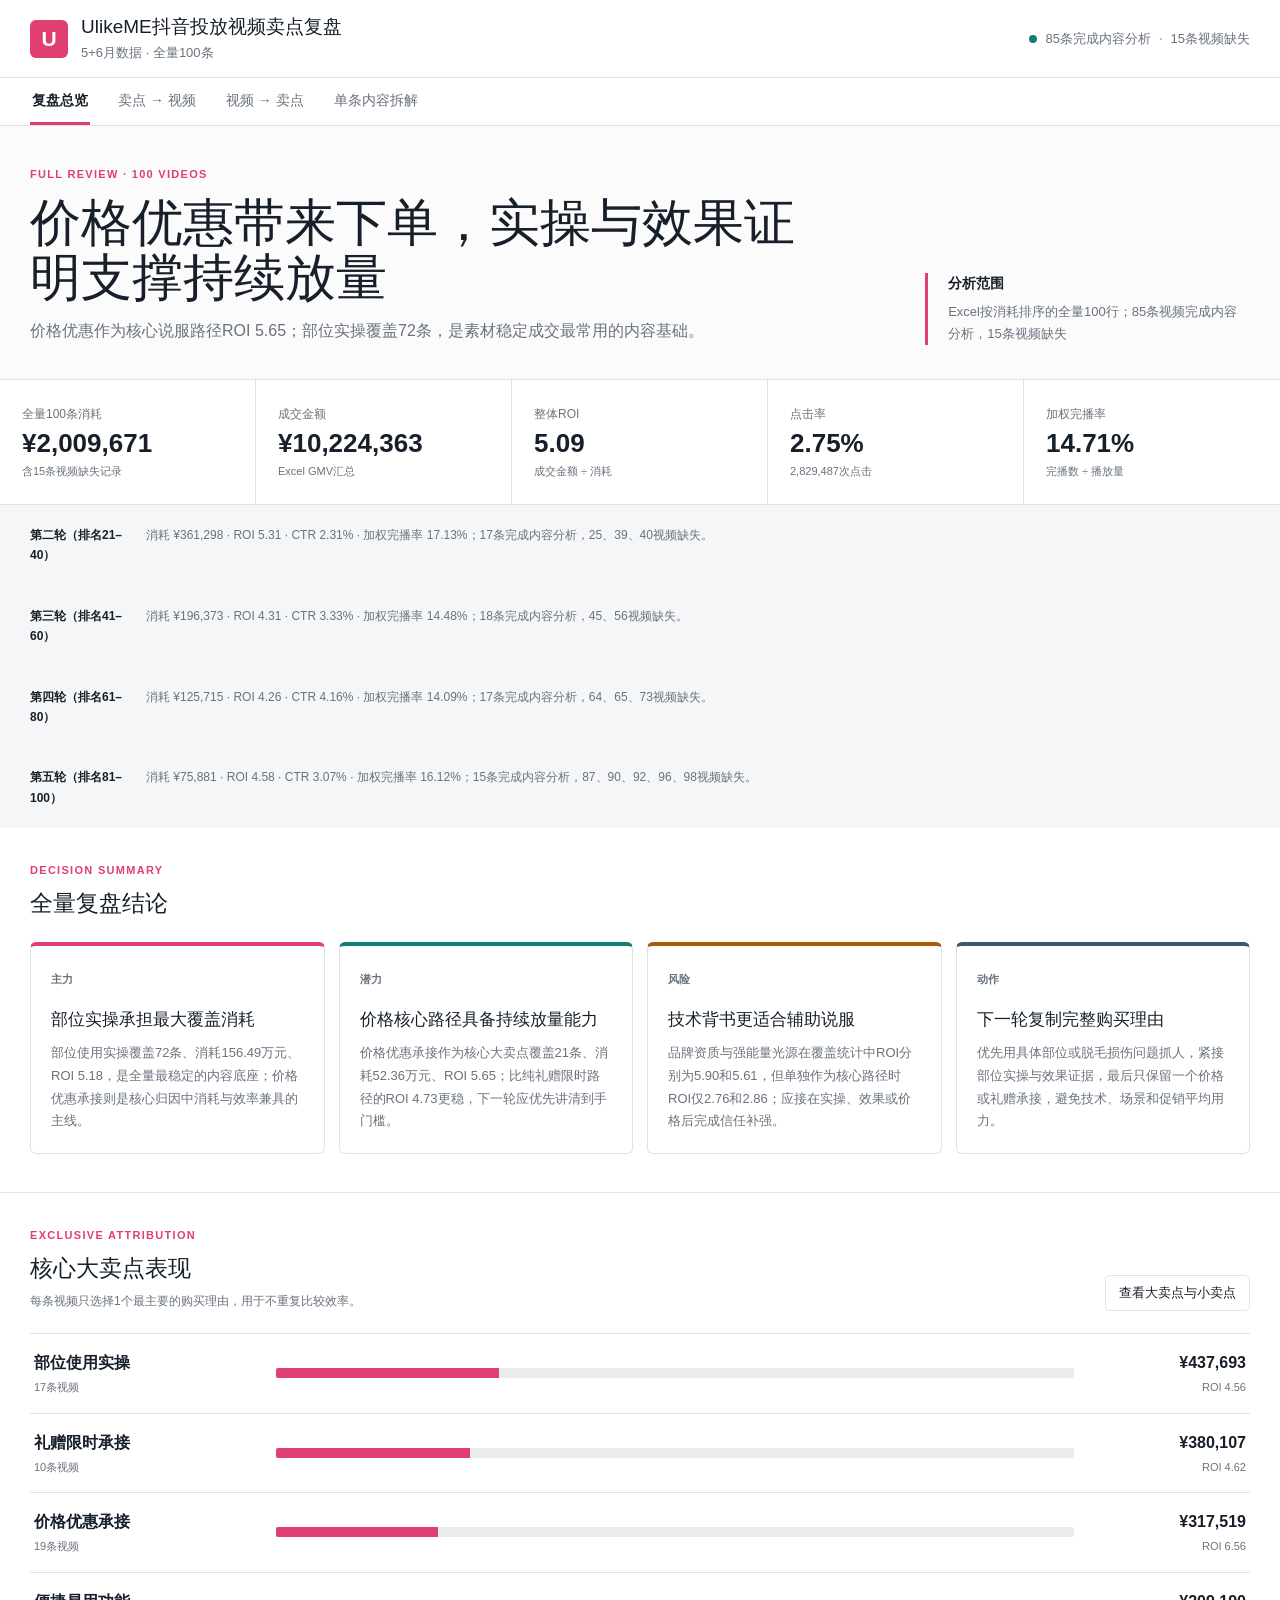
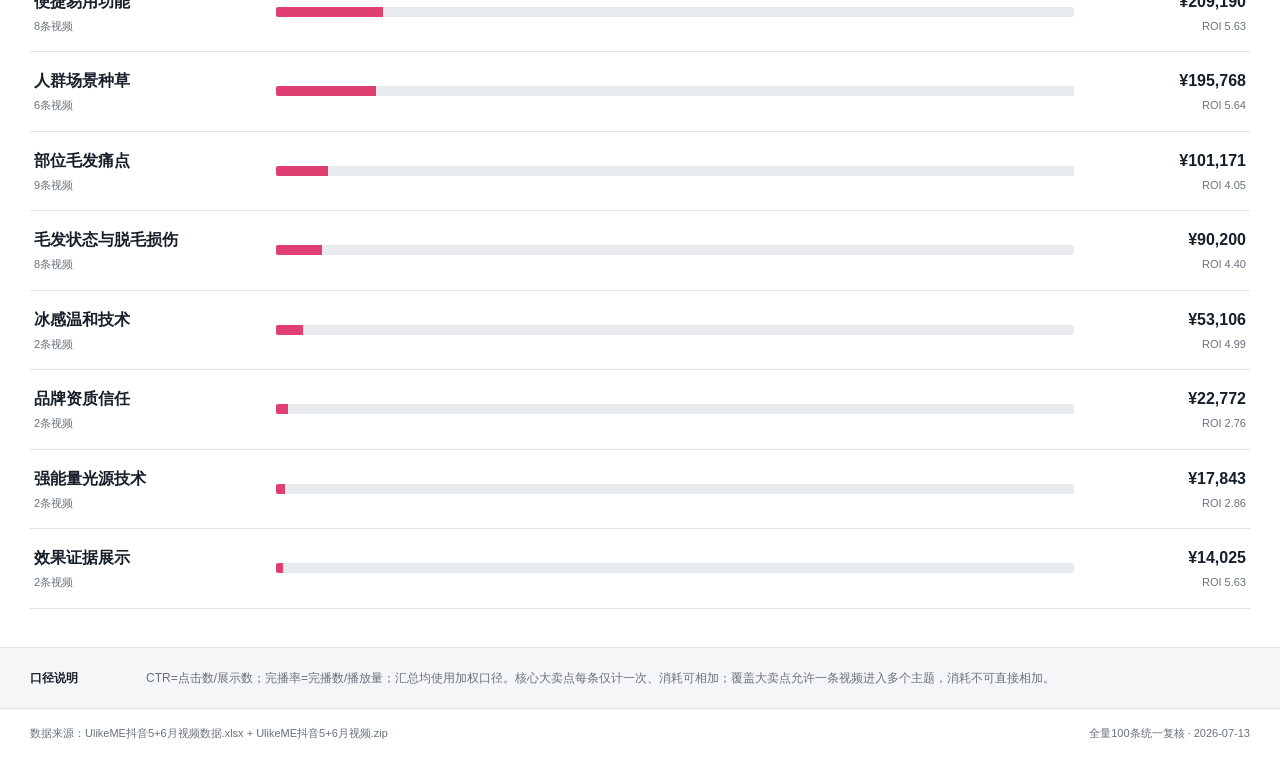
==== index.html @ df865bfe "Publish UlikeME Douyin review" ====
<!doctype html>
<html lang="zh-CN">
  <head>
    <meta charset="UTF-8" />
    <meta name="viewport" content="width=device-width, initial-scale=1.0" />
    <meta name="description" content="UlikeME 抖音投放视频卖点复盘" />
    <title>UlikeME 抖音投放视频卖点复盘</title>
    <script type="module" crossorigin src="./assets/index-emk9JzMy.js"></script>
    <link rel="stylesheet" crossorigin href="./assets/index-ChL8AGsz.css">
  </head>
  <body>
    <div id="root"></div>
  </body>
</html>
---- assets/index-ChL8AGsz.css ----
/*! tailwindcss v4.2.1 | MIT License | https://tailwindcss.com */
@layer theme{:root,:host{--font-sans:ui-sans-serif, system-ui, sans-serif, "Apple Color Emoji", "Segoe UI Emoji", "Segoe UI Symbol", "Noto Color Emoji";--font-mono:ui-monospace, SFMono-Regular, Menlo, Monaco, Consolas, "Liberation Mono", "Courier New", monospace;--spacing:.25rem;--default-font-family:var(--font-sans);--default-mono-font-family:var(--font-mono)}}@layer base{*,:after,:before,::backdrop{box-sizing:border-box;border:0 solid;margin:0;padding:0}::file-selector-button{box-sizing:border-box;border:0 solid;margin:0;padding:0}html,:host{-webkit-text-size-adjust:100%;tab-size:4;line-height:1.5;font-family:var(--default-font-family,ui-sans-serif, system-ui, sans-serif, "Apple Color Emoji", "Segoe UI Emoji", "Segoe UI Symbol", "Noto Color Emoji");font-feature-settings:var(--default-font-feature-settings,normal);font-variation-settings:var(--default-font-variation-settings,normal);-webkit-tap-highlight-color:transparent}hr{height:0;color:inherit;border-top-width:1px}abbr:where([title]){-webkit-text-decoration:underline dotted;text-decoration:underline dotted}h1,h2,h3,h4,h5,h6{font-size:inherit;font-weight:inherit}a{color:inherit;-webkit-text-decoration:inherit;-webkit-text-decoration:inherit;-webkit-text-decoration:inherit;-webkit-text-decoration:inherit;text-decoration:inherit}b,strong{font-weight:bolder}code,kbd,samp,pre{font-family:var(--default-mono-font-family,ui-monospace, SFMono-Regular, Menlo, Monaco, Consolas, "Liberation Mono", "Courier New", monospace);font-feature-settings:var(--default-mono-font-feature-settings,normal);font-variation-settings:var(--default-mono-font-variation-settings,normal);font-size:1em}small{font-size:80%}sub,sup{vertical-align:baseline;font-size:75%;line-height:0;position:relative}sub{bottom:-.25em}sup{top:-.5em}table{text-indent:0;border-color:inherit;border-collapse:collapse}:-moz-focusring{outline:auto}progress{vertical-align:baseline}summary{display:list-item}ol,ul,menu{list-style:none}img,svg,video,canvas,audio,iframe,embed,object{vertical-align:middle;display:block}img,video{max-width:100%;height:auto}button,input,select,optgroup,textarea{font:inherit;font-feature-settings:inherit;font-variation-settings:inherit;letter-spacing:inherit;color:inherit;opacity:1;background-color:#0000;border-radius:0}::file-selector-button{font:inherit;font-feature-settings:inherit;font-variation-settings:inherit;letter-spacing:inherit;color:inherit;opacity:1;background-color:#0000;border-radius:0}:where(select:is([multiple],[size])) optgroup{font-weight:bolder}:where(select:is([multiple],[size])) optgroup option{padding-inline-start:20px}::file-selector-button{margin-inline-end:4px}::placeholder{opacity:1}@supports (not ((-webkit-appearance:-apple-pay-button))) or (contain-intrinsic-size:1px){::placeholder{color:currentColor}@supports (color:color-mix(in lab, red, red)){::placeholder{color:color-mix(in oklab, currentcolor 50%, transparent)}}}textarea{resize:vertical}::-webkit-search-decoration{-webkit-appearance:none}::-webkit-date-and-time-value{min-height:1lh;text-align:inherit}::-webkit-datetime-edit{display:inline-flex}::-webkit-datetime-edit-fields-wrapper{padding:0}::-webkit-datetime-edit{padding-block:0}::-webkit-datetime-edit-year-field{padding-block:0}::-webkit-datetime-edit-month-field{padding-block:0}::-webkit-datetime-edit-day-field{padding-block:0}::-webkit-datetime-edit-hour-field{padding-block:0}::-webkit-datetime-edit-minute-field{padding-block:0}::-webkit-datetime-edit-second-field{padding-block:0}::-webkit-datetime-edit-millisecond-field{padding-block:0}::-webkit-datetime-edit-meridiem-field{padding-block:0}::-webkit-calendar-picker-indicator{line-height:1}:-moz-ui-invalid{box-shadow:none}button,input:where([type=button],[type=reset],[type=submit]){appearance:button}::file-selector-button{appearance:button}::-webkit-inner-spin-button{height:auto}::-webkit-outer-spin-button{height:auto}[hidden]:where(:not([hidden=until-found])){display:none!important}}@layer components;@layer utilities{.relative{position:relative}.start{inset-inline-start:var(--spacing)}.table{display:table}}:root{--ink:#17202a;--muted:#69727d;--line:#dfe3e7;--soft:#f5f6f7;--pink:#df3f71;--pink-soft:#fff0f4;--teal:#147d75;--teal-soft:#eaf7f4;--amber:#a85b08;--amber-soft:#fff5e5;--red:#b43c37}*{box-sizing:border-box}html{background:#fff}body{color:var(--ink);letter-spacing:0;background:#fff;margin:0;font-family:Inter,Microsoft YaHei,PingFang SC,Arial,sans-serif}button,input,select{font:inherit}button{color:inherit}.loading-state{text-align:center;place-content:center;gap:8px;min-height:100vh;display:grid}.loading-state strong{font-size:22px}.loading-state span{color:var(--muted)}.topbar{border-bottom:1px solid var(--line);justify-content:space-between;align-items:center;gap:24px;min-height:78px;padding:14px 30px;display:flex}.brand-block{align-items:center;gap:13px;min-width:0;display:flex}.brand-mark{color:#fff;background:var(--pink);border-radius:6px;flex:none;place-items:center;width:38px;height:38px;font-size:21px;font-weight:800;display:grid}.brand-block h1{margin:0;font-size:19px;line-height:1.25}.brand-block p{color:var(--muted);margin:4px 0 0;font-size:13px}.status-line{color:var(--muted);white-space:nowrap;align-items:center;gap:8px;font-size:13px;display:flex}.status-dot{background:var(--teal);border-radius:50%;width:8px;height:8px}.status-line b{color:#b7bdc3}.tabs{border-bottom:1px solid var(--line);z-index:10;background:#fffffff5;align-items:stretch;gap:26px;height:48px;padding:0 30px;display:flex;position:sticky;top:0}.tabs button{color:var(--muted);cursor:pointer;background:0 0;border:0;border-bottom:3px solid #0000;padding:0 2px;font-size:14px}.tabs button.active{color:var(--ink);border-bottom-color:var(--pink);font-weight:700}.page-stack{gap:0;display:grid}.summary-band{border-bottom:1px solid var(--line);background:#fbfbfc;grid-template-columns:minmax(0,1.8fr) minmax(260px,.7fr);align-items:end;gap:60px;min-height:230px;padding:40px 30px 34px;display:grid}.eyebrow,.field-label{color:var(--pink);letter-spacing:1.3px;text-transform:uppercase;font-size:11px;font-weight:800;display:block}.summary-band h2{letter-spacing:0;max-width:800px;margin:12px 0;font-size:clamp(32px,4vw,52px);line-height:1.08}.summary-band p{max-width:800px;color:var(--muted);margin:0;line-height:1.75}.scope-note{border-left:3px solid var(--pink);align-self:end;gap:7px;padding-left:20px;display:grid}.scope-note strong{font-size:14px}.scope-note span{color:var(--muted);font-size:13px;line-height:1.7}.metrics-grid{border-bottom:1px solid var(--line);grid-template-columns:repeat(5,minmax(0,1fr));display:grid}.metric-card{border-right:1px solid var(--line);background:#fff;align-content:center;gap:7px;min-width:0;min-height:124px;padding:24px 22px;display:grid}.metric-card:last-child{border-right:0}.metric-card>span{color:var(--muted);font-size:12px}.metric-card>strong{font-size:26px;line-height:1}.metric-card>small{color:var(--muted);font-size:11px}.section-block{border-bottom:1px solid var(--line);padding:34px 30px 38px}.section-heading{justify-content:space-between;align-items:end;gap:24px;margin-bottom:22px;display:flex}.section-heading h2{margin:7px 0 0;font-size:23px}.heading-note{max-width:720px;color:var(--muted);margin:7px 0 0;font-size:12px;line-height:1.6}.section-heading.compact{margin-bottom:14px}.section-heading.compact h3{margin:5px 0 0;font-size:17px}.text-button,.clear-button{border:1px solid var(--line);cursor:pointer;background:#fff;border-radius:5px;min-height:36px;padding:0 13px;font-size:13px}.text-button:hover,.clear-button:hover{border-color:var(--pink);color:var(--pink)}.insight-grid{grid-template-columns:repeat(4,minmax(0,1fr));gap:14px;display:grid}.insight{border:1px solid var(--line);border-top:4px solid var(--pink);background:#fff;border-radius:6px;min-height:190px;padding:20px}.insight.opportunity{border-top-color:var(--teal)}.insight.warning{border-top-color:var(--amber)}.insight.action{border-top-color:#40566d}.insight>span{color:var(--muted);font-size:11px;font-weight:700}.insight h3{margin:18px 0 10px;font-size:17px;line-height:1.4}.insight p{color:var(--muted);margin:0;font-size:13px;line-height:1.75}.point-bars{border-top:1px solid var(--line)}.bar-row{border:0;border-bottom:1px solid var(--line);text-align:left;cursor:pointer;background:0 0;grid-template-columns:220px minmax(150px,1fr) 150px;align-items:center;gap:22px;width:100%;padding:17px 4px;display:grid}.bar-row:hover{background:var(--soft)}.bar-label,.bar-value{gap:4px;display:grid}.bar-label small,.bar-value small{color:var(--muted);font-size:11px}.bar-value{text-align:right}.bar-track{background:#e9ecef;border-radius:2px;height:10px;overflow:hidden}.bar-track i{background:var(--pink);height:100%;display:block}.method-band{background:var(--soft);color:var(--muted);grid-template-columns:100px 1fr;gap:16px;padding:20px 30px;font-size:12px;line-height:1.7;display:grid}.method-band strong{color:var(--ink)}.workspace{grid-template-columns:260px minmax(0,1fr);min-height:calc(100vh - 126px);display:grid}.control-rail{border-right:1px solid var(--line);background:var(--soft);padding:28px 22px}.control-rail h2{margin:6px 0 24px;font-size:22px}.control-rail label{color:var(--muted);gap:7px;margin-bottom:16px;font-size:12px;font-weight:700;display:grid}.control-rail input,.control-rail select{width:100%;height:40px;color:var(--ink);background:#fff;border:1px solid #cdd2d7;border-radius:4px;outline:none;padding:0 10px}.control-rail input:focus,.control-rail select:focus{border-color:var(--pink)}.segment.vertical{gap:8px;display:grid}.segment.vertical button{border:1px solid var(--line);text-align:left;cursor:pointer;background:#fff;border-radius:5px;gap:4px;min-height:62px;padding:11px 12px;display:grid}.segment.vertical button.active{color:var(--pink);border-color:var(--pink);background:var(--pink-soft)}.segment.vertical small{color:var(--muted);font-size:11px}.rail-note{color:var(--muted);margin:22px 0 0;font-size:12px;line-height:1.7}.clear-button{width:100%}.table-panel{min-width:0;padding:28px 26px}.hierarchy-list{gap:20px;display:grid}.hierarchy-group{border:1px solid var(--line);background:#fff}.big-point-row{border-bottom:1px solid var(--line);background:#f4f6f7;grid-template-columns:minmax(220px,1.4fr) repeat(5,minmax(90px,.65fr)) 70px;align-items:center;gap:14px;min-height:88px;padding:14px 16px;display:grid}.big-point-row>div{gap:5px;display:grid}.big-point-row>div span{color:var(--muted);font-size:10px}.big-point-row>div strong{font-size:14px}.big-point-name{text-align:left;cursor:pointer;background:0 0;border:0;grid-template-columns:auto 1fr;align-items:center;gap:5px 9px;padding:0;display:grid}.big-point-name>span{color:#fff;background:#40566d;border-radius:4px;grid-row:1/span 2;place-items:center;min-height:42px;padding:0 8px;font-size:10px;display:grid}.big-point-name strong{font-size:17px}.big-point-name small{color:var(--muted);font-size:10px}.big-point-name:hover strong{color:var(--pink)}.collapse-button{color:#40566d;cursor:pointer;background:#fff;border:1px solid #c8ced4;border-radius:4px;min-width:66px;height:34px;font-size:11px;font-weight:700}.collapse-button:hover{color:#fff;border-color:var(--pink);background:var(--pink)}.section-actions{flex-wrap:wrap;gap:8px;display:flex}.child-table{border:0}.child-table th{background:#fbfbfc}.small-point-link{align-items:center;gap:7px;display:inline-flex}.small-point-link span{color:var(--pink);font-size:16px}.point-subtype{white-space:nowrap;border-radius:4px;align-items:center;min-height:20px;padding:2px 6px;font-size:10px;font-weight:700;display:inline-flex}.point-subtype.position{color:#1f5f55;background:#e4f2ee}.point-subtype.effect{color:#9b3a55;background:#f9e7ed}.point-subtype.cost{color:#8b5a16;background:#fff1d6}.table-wrap{border:1px solid var(--line);width:100%;overflow:auto}table{border-collapse:collapse;width:100%;min-width:1050px;font-size:12px}th{z-index:2;color:var(--muted);text-align:left;white-space:nowrap;background:#f0f2f4;padding:11px 12px;position:sticky;top:0}td{border-top:1px solid var(--line);vertical-align:top;white-space:nowrap;padding:13px 12px}th.wide,td.wide{min-width:240px}tr:hover td{background:#fbfbfc}.missing-row td{background:#fff9f0}.table-link,.title-link{color:var(--ink);text-align:left;cursor:pointer;background:0 0;border:0;padding:0;font-weight:700}.table-link:hover,.title-link:hover{color:var(--pink);text-decoration:underline}.title-link{white-space:normal;max-width:280px;line-height:1.5;display:block}.filename{text-overflow:ellipsis;max-width:280px;color:var(--muted);margin-top:6px;font-size:10px;display:block;overflow:hidden}.positive{color:var(--teal)}.rank-links{flex-wrap:wrap;gap:4px;display:flex}.rank-links button,.rank-button{border:1px solid var(--line);cursor:pointer;background:#fff;border-radius:4px;min-width:26px;height:26px}.rank-links button:hover,.rank-button:hover{color:#fff;border-color:var(--pink);background:var(--pink)}.pill-list{flex-wrap:wrap;gap:5px;max-width:330px;display:flex}.pill{background:var(--pink-soft);color:#a82550;white-space:nowrap;border-radius:999px;align-items:center;min-height:25px;padding:3px 8px;font-size:11px;line-height:1.2;display:inline-flex}.pill.muted{color:#3f5368;background:#edf1f4}.empty-text{color:var(--muted)}.status-badge{min-height:26px;color:var(--teal);background:var(--teal-soft);white-space:nowrap;border-radius:4px;align-items:center;padding:3px 8px;font-size:11px;font-weight:700;display:inline-flex}.status-badge.missing{color:var(--amber);background:var(--amber-soft)}.detail-layout{grid-template-columns:320px minmax(0,1fr);min-height:calc(100vh - 126px);display:grid}.video-list{border-right:1px solid var(--line);background:var(--soft);max-height:calc(100vh - 126px);overflow:auto}.video-list-head{border-bottom:1px solid var(--line);background:var(--soft);z-index:2;padding:22px 18px 15px;position:sticky;top:0}.video-list-head h2{margin:5px 0 0;font-size:20px}.video-list>button{border:0;border-bottom:1px solid var(--line);text-align:left;cursor:pointer;background:0 0;grid-template-columns:30px 1fr;align-items:start;gap:9px;width:100%;min-height:72px;padding:10px 14px;display:grid}.video-list>button:hover,.video-list>button.active{background:#fff}.video-list>button.active{box-shadow:inset 3px 0 var(--pink)}.video-list>button>span{color:#fff;background:#40566d;border-radius:4px;place-items:center;width:26px;height:26px;font-size:11px;display:grid}.video-list>button.active>span{background:var(--pink)}.video-list>button div{gap:5px;min-width:0;display:grid}.video-list>button strong{font-size:12px;line-height:1.5}.video-list>button small{color:var(--muted);font-size:10px}.detail-panel{min-width:0;padding:30px}.detail-head{border-bottom:1px solid var(--line);justify-content:space-between;align-items:start;gap:24px;padding-bottom:22px;display:flex}.detail-head h2{margin:8px 0;font-size:28px}.detail-head p{max-width:760px;color:var(--muted);text-overflow:ellipsis;white-space:nowrap;margin:0;font-size:11px;overflow:hidden}.detail-metrics{border:1px solid var(--line);border-top:0;grid-template-columns:repeat(4,minmax(0,1fr));display:grid}.detail-metrics .metric-card{min-height:108px}.detail-media{background:#111;border:1px solid #222;place-items:center;height:min(68vh,720px);min-height:380px;margin-top:24px;display:grid;overflow:hidden}.detail-media video{object-fit:contain;background:#111;width:100%;height:100%}.detail-columns{border:1px solid var(--line);grid-template-columns:.8fr 1.2fr;gap:0;margin-top:24px;display:grid}.detail-columns section{min-height:130px;padding:20px}.detail-columns section+section{border-left:1px solid var(--line)}.detail-columns h3{margin:9px 0 14px;font-size:20px}.secondary-label{color:#526578;margin:18px 0 9px}.content-section{border-bottom:1px solid var(--line);padding:24px 0}.content-section>h3{margin:10px 0 0;font-size:21px}.content-section ol{gap:10px;margin:15px 0 0;padding:0;list-style:none;display:grid}.content-section li{color:#3e4750;grid-template-columns:28px 1fr;align-items:center;gap:10px;font-size:13px;display:grid}.content-section li span{color:#fff;background:#40566d;border-radius:4px;place-items:center;width:26px;height:26px;font-size:11px;display:grid}.timeline{border-top:1px solid var(--line)}.timeline-row{border-bottom:1px solid var(--line);grid-template-columns:80px minmax(0,1fr) 80px;align-items:center;gap:18px;padding:14px 5px;display:grid}.timeline-row time{color:var(--pink);font-size:12px;font-weight:800}.timeline-row div{gap:5px;display:grid}.timeline-row strong{font-size:13px}.timeline-row span{color:var(--muted);font-size:11px}.timeline-row em{color:var(--teal);justify-self:end;font-size:11px;font-style:normal;font-weight:700}.recommendation{border-left:4px solid var(--teal);background:var(--teal-soft);margin-top:24px;padding:20px}.recommendation p{margin:8px 0 0;line-height:1.8}.missing-panel{background:var(--amber-soft);border:1px solid #f0c98e;margin-top:28px;padding:28px}.missing-panel p{color:var(--muted);margin:8px 0 0}footer{border-top:1px solid var(--line);min-height:54px;color:var(--muted);justify-content:space-between;gap:20px;padding:16px 30px;font-size:11px;display:flex}@media (width<=1050px){.metrics-grid{grid-template-columns:repeat(3,minmax(0,1fr))}.metric-card{border-bottom:1px solid var(--line)}.insight-grid{grid-template-columns:repeat(2,minmax(0,1fr))}.detail-layout{grid-template-columns:250px minmax(0,1fr)}.detail-metrics{grid-template-columns:repeat(2,minmax(0,1fr))}}@media (width<=760px){.topbar{padding:12px 16px}.status-line{display:none}.tabs{gap:18px;padding:0 16px;overflow-x:auto}.tabs button{flex:none}.summary-band{grid-template-columns:1fr;gap:28px;min-height:auto;padding:30px 18px}.summary-band h2{font-size:34px}.metrics-grid{grid-template-columns:repeat(2,minmax(0,1fr))}.metric-card{min-height:108px;padding:18px 15px}.metric-card>strong{font-size:22px}.section-block{padding:28px 18px}.insight-grid{grid-template-columns:1fr}.insight{min-height:auto}.bar-row{grid-template-columns:1fr 100px;gap:10px}.bar-track{grid-area:2/1/auto/-1}.workspace{grid-template-columns:1fr}.control-rail{border-right:0;border-bottom:1px solid var(--line)}.table-panel{padding:22px 14px}.big-point-row{grid-template-columns:repeat(2,minmax(0,1fr))}.big-point-name{grid-column:1/-1}.detail-layout{grid-template-columns:1fr}.video-list{border-right:0;border-bottom:1px solid var(--line);max-height:260px}.detail-panel{padding:22px 16px}.detail-head{display:grid}.detail-head h2{font-size:24px}.detail-columns{grid-template-columns:1fr}.detail-columns section+section{border-left:0;border-top:1px solid var(--line)}.timeline-row{grid-template-columns:58px minmax(0,1fr);gap:10px}.timeline-row em{grid-column:2;justify-self:start}footer{padding:15px 18px;display:grid}}
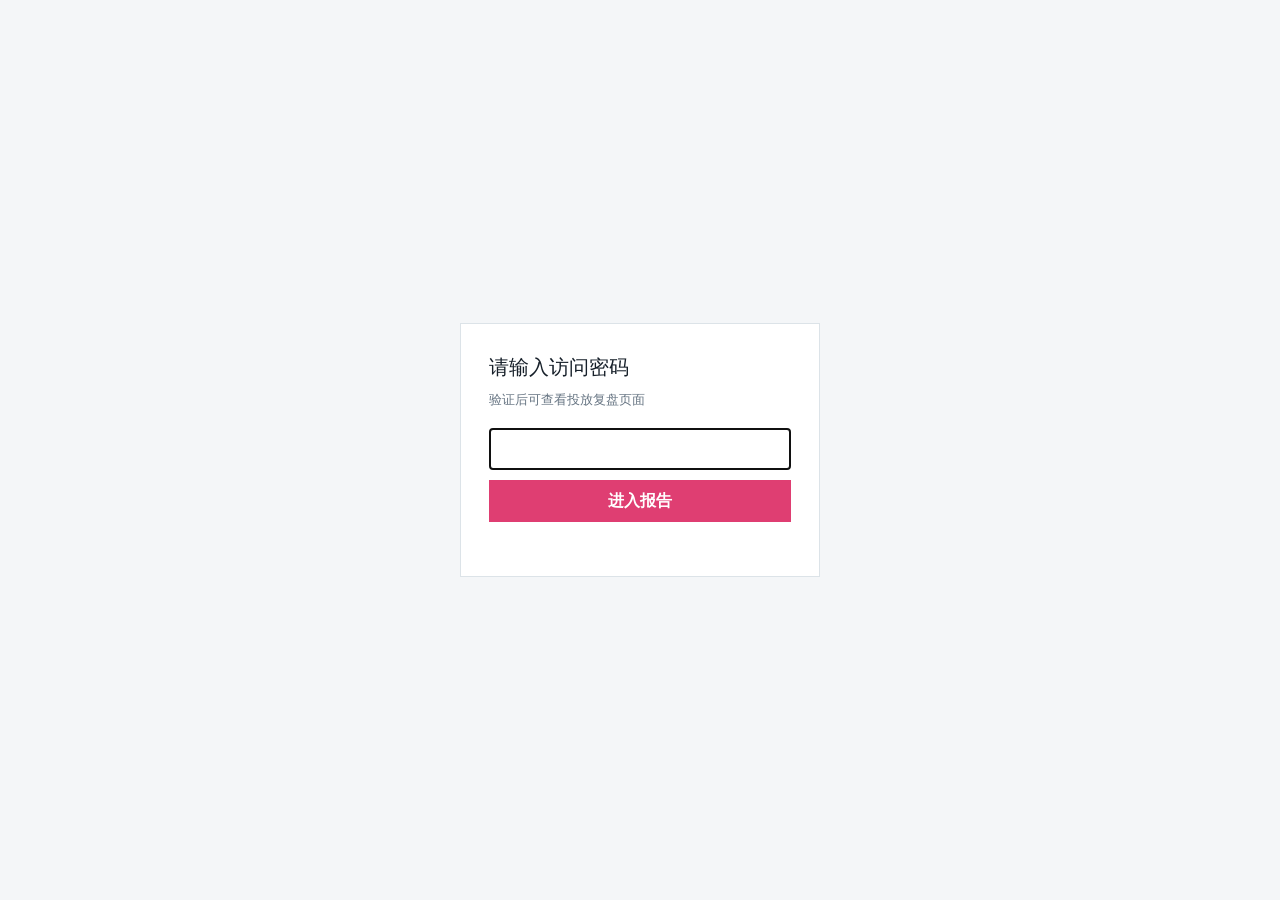
==== commit c2ee441a: "Add session password gate to reports" ====
--- a/index.html
+++ b/index.html
@@ -5,8 +5,9 @@
     <meta name="viewport" content="width=device-width, initial-scale=1.0" />
     <meta name="description" content="UlikeME 抖音投放视频卖点复盘" />
     <title>UlikeME 抖音投放视频卖点复盘</title>
-    <script type="module" crossorigin src="./assets/index-emk9JzMy.js"></script>
-    <link rel="stylesheet" crossorigin href="./assets/index-ChL8AGsz.css">
+    <script src="./access-gate.js"></script>
+    <script type="module" crossorigin src="./assets/index-DO0kqD3B.js"></script>
+    <link rel="stylesheet" crossorigin href="./assets/index-Di7Rlc9m.css">
   </head>
   <body>
     <div id="root"></div>
--- a/assets/index-Di7Rlc9m.css
+++ b/assets/index-Di7Rlc9m.css
@@ -0,0 +1,2 @@
+/*! tailwindcss v4.2.1 | MIT License | https://tailwindcss.com */
+@layer theme{:root,:host{--font-sans:ui-sans-serif, system-ui, sans-serif, "Apple Color Emoji", "Segoe UI Emoji", "Segoe UI Symbol", "Noto Color Emoji";--font-mono:ui-monospace, SFMono-Regular, Menlo, Monaco, Consolas, "Liberation Mono", "Courier New", monospace;--spacing:.25rem;--default-font-family:var(--font-sans);--default-mono-font-family:var(--font-mono)}}@layer base{*,:after,:before,::backdrop{box-sizing:border-box;border:0 solid;margin:0;padding:0}::file-selector-button{box-sizing:border-box;border:0 solid;margin:0;padding:0}html,:host{-webkit-text-size-adjust:100%;tab-size:4;line-height:1.5;font-family:var(--default-font-family,ui-sans-serif, system-ui, sans-serif, "Apple Color Emoji", "Segoe UI Emoji", "Segoe UI Symbol", "Noto Color Emoji");font-feature-settings:var(--default-font-feature-settings,normal);font-variation-settings:var(--default-font-variation-settings,normal);-webkit-tap-highlight-color:transparent}hr{height:0;color:inherit;border-top-width:1px}abbr:where([title]){-webkit-text-decoration:underline dotted;text-decoration:underline dotted}h1,h2,h3,h4,h5,h6{font-size:inherit;font-weight:inherit}a{color:inherit;-webkit-text-decoration:inherit;-webkit-text-decoration:inherit;-webkit-text-decoration:inherit;-webkit-text-decoration:inherit;text-decoration:inherit}b,strong{font-weight:bolder}code,kbd,samp,pre{font-family:var(--default-mono-font-family,ui-monospace, SFMono-Regular, Menlo, Monaco, Consolas, "Liberation Mono", "Courier New", monospace);font-feature-settings:var(--default-mono-font-feature-settings,normal);font-variation-settings:var(--default-mono-font-variation-settings,normal);font-size:1em}small{font-size:80%}sub,sup{vertical-align:baseline;font-size:75%;line-height:0;position:relative}sub{bottom:-.25em}sup{top:-.5em}table{text-indent:0;border-color:inherit;border-collapse:collapse}:-moz-focusring{outline:auto}progress{vertical-align:baseline}summary{display:list-item}ol,ul,menu{list-style:none}img,svg,video,canvas,audio,iframe,embed,object{vertical-align:middle;display:block}img,video{max-width:100%;height:auto}button,input,select,optgroup,textarea{font:inherit;font-feature-settings:inherit;font-variation-settings:inherit;letter-spacing:inherit;color:inherit;opacity:1;background-color:#0000;border-radius:0}::file-selector-button{font:inherit;font-feature-settings:inherit;font-variation-settings:inherit;letter-spacing:inherit;color:inherit;opacity:1;background-color:#0000;border-radius:0}:where(select:is([multiple],[size])) optgroup{font-weight:bolder}:where(select:is([multiple],[size])) optgroup option{padding-inline-start:20px}::file-selector-button{margin-inline-end:4px}::placeholder{opacity:1}@supports (not ((-webkit-appearance:-apple-pay-button))) or (contain-intrinsic-size:1px){::placeholder{color:currentColor}@supports (color:color-mix(in lab, red, red)){::placeholder{color:color-mix(in oklab, currentcolor 50%, transparent)}}}textarea{resize:vertical}::-webkit-search-decoration{-webkit-appearance:none}::-webkit-date-and-time-value{min-height:1lh;text-align:inherit}::-webkit-datetime-edit{display:inline-flex}::-webkit-datetime-edit-fields-wrapper{padding:0}::-webkit-datetime-edit{padding-block:0}::-webkit-datetime-edit-year-field{padding-block:0}::-webkit-datetime-edit-month-field{padding-block:0}::-webkit-datetime-edit-day-field{padding-block:0}::-webkit-datetime-edit-hour-field{padding-block:0}::-webkit-datetime-edit-minute-field{padding-block:0}::-webkit-datetime-edit-second-field{padding-block:0}::-webkit-datetime-edit-millisecond-field{padding-block:0}::-webkit-datetime-edit-meridiem-field{padding-block:0}::-webkit-calendar-picker-indicator{line-height:1}:-moz-ui-invalid{box-shadow:none}button,input:where([type=button],[type=reset],[type=submit]){appearance:button}::file-selector-button{appearance:button}::-webkit-inner-spin-button{height:auto}::-webkit-outer-spin-button{height:auto}[hidden]:where(:not([hidden=until-found])){display:none!important}}@layer components;@layer utilities{.relative{position:relative}.start{inset-inline-start:var(--spacing)}.table{display:table}}:root{--ink:#17202a;--muted:#69727d;--line:#dfe3e7;--soft:#f5f6f7;--pink:#df3f71;--pink-soft:#fff0f4;--teal:#147d75;--teal-soft:#eaf7f4;--amber:#a85b08;--amber-soft:#fff5e5;--red:#b43c37}*{box-sizing:border-box}html{background:#fff}body{color:var(--ink);letter-spacing:0;background:#fff;margin:0;font-family:Inter,Microsoft YaHei,PingFang SC,Arial,sans-serif}button,input,select{font:inherit}button{color:inherit}.loading-state{text-align:center;place-content:center;gap:8px;min-height:100vh;display:grid}.loading-state strong{font-size:22px}.loading-state span{color:var(--muted)}.topbar{border-bottom:1px solid var(--line);justify-content:space-between;align-items:center;gap:24px;min-height:78px;padding:14px 30px;display:flex}.brand-block{align-items:center;gap:13px;min-width:0;display:flex}.brand-mark{color:#fff;background:var(--pink);border-radius:6px;flex:none;place-items:center;width:38px;height:38px;font-size:21px;font-weight:800;display:grid}.brand-block h1{margin:0;font-size:19px;line-height:1.25}.brand-block p{color:var(--muted);margin:4px 0 0;font-size:13px}.status-line{color:var(--muted);white-space:nowrap;align-items:center;gap:8px;font-size:13px;display:flex}.status-dot{background:var(--teal);border-radius:50%;width:8px;height:8px}.status-line b{color:#b7bdc3}.tabs{border-bottom:1px solid var(--line);z-index:10;background:#fffffff5;align-items:stretch;gap:26px;height:48px;padding:0 30px;display:flex;position:sticky;top:0}.tabs button{color:var(--muted);cursor:pointer;background:0 0;border:0;border-bottom:3px solid #0000;padding:0 2px;font-size:14px}.tabs button.active{color:var(--ink);border-bottom-color:var(--pink);font-weight:700}.page-stack{gap:0;display:grid}.summary-band{border-bottom:1px solid var(--line);background:#fbfbfc;grid-template-columns:minmax(0,1.8fr) minmax(260px,.7fr);align-items:end;gap:60px;min-height:230px;padding:40px 30px 34px;display:grid}.eyebrow,.field-label{color:var(--pink);letter-spacing:1.3px;text-transform:uppercase;font-size:11px;font-weight:800;display:block}.summary-band h2{letter-spacing:0;max-width:800px;margin:12px 0;font-size:clamp(32px,4vw,52px);line-height:1.08}.summary-band p{max-width:800px;color:var(--muted);margin:0;line-height:1.75}.scope-note{border-left:3px solid var(--pink);align-self:end;gap:7px;padding-left:20px;display:grid}.scope-note strong{font-size:14px}.scope-note span{color:var(--muted);font-size:13px;line-height:1.7}.metrics-grid{border-bottom:1px solid var(--line);grid-template-columns:repeat(5,minmax(0,1fr));display:grid}.metric-card{border-right:1px solid var(--line);background:#fff;align-content:center;gap:7px;min-width:0;min-height:124px;padding:24px 22px;display:grid}.metric-card:last-child{border-right:0}.metric-card>span{color:var(--muted);font-size:12px}.metric-card>strong{font-size:26px;line-height:1}.metric-card>small{color:var(--muted);font-size:11px}.section-block{border-bottom:1px solid var(--line);padding:34px 30px 38px}.section-heading{justify-content:space-between;align-items:end;gap:24px;margin-bottom:22px;display:flex}.section-heading h2{margin:7px 0 0;font-size:23px}.heading-note{max-width:720px;color:var(--muted);margin:7px 0 0;font-size:12px;line-height:1.6}.section-heading.compact{margin-bottom:14px}.section-heading.compact h3{margin:5px 0 0;font-size:17px}.text-button,.clear-button{border:1px solid var(--line);cursor:pointer;background:#fff;border-radius:5px;min-height:36px;padding:0 13px;font-size:13px}.text-button:hover,.clear-button:hover{border-color:var(--pink);color:var(--pink)}.insight-grid{grid-template-columns:repeat(4,minmax(0,1fr));gap:14px;display:grid}.insight{border:1px solid var(--line);border-top:4px solid var(--pink);background:#fff;border-radius:6px;min-height:190px;padding:20px}.insight.opportunity{border-top-color:var(--teal)}.insight.warning{border-top-color:var(--amber)}.insight.action{border-top-color:#40566d}.insight>span{color:var(--muted);font-size:11px;font-weight:700}.insight h3{margin:18px 0 10px;font-size:17px;line-height:1.4}.insight p{color:var(--muted);margin:0;font-size:13px;line-height:1.75}.point-bars{border-top:1px solid var(--line)}.bar-row{border:0;border-bottom:1px solid var(--line);text-align:left;cursor:pointer;background:0 0;grid-template-columns:220px minmax(150px,1fr) 150px;align-items:center;gap:22px;width:100%;padding:17px 4px;display:grid}.bar-row:hover{background:var(--soft)}.bar-label,.bar-value{gap:4px;display:grid}.bar-label small,.bar-value small{color:var(--muted);font-size:11px}.bar-value{text-align:right}.bar-track{background:#e9ecef;border-radius:2px;height:10px;overflow:hidden}.bar-track i{background:var(--pink);height:100%;display:block}.method-band{background:var(--soft);color:var(--muted);grid-template-columns:100px 1fr;gap:16px;padding:20px 30px;font-size:12px;line-height:1.7;display:grid}.method-band strong{color:var(--ink)}.workspace{grid-template-columns:260px minmax(0,1fr);min-height:calc(100vh - 126px);display:grid}.control-rail{border-right:1px solid var(--line);background:var(--soft);padding:28px 22px}.control-rail h2{margin:6px 0 24px;font-size:22px}.control-rail label{color:var(--muted);gap:7px;margin-bottom:16px;font-size:12px;font-weight:700;display:grid}.control-rail input,.control-rail select{width:100%;height:40px;color:var(--ink);background:#fff;border:1px solid #cdd2d7;border-radius:4px;outline:none;padding:0 10px}.control-rail input:focus,.control-rail select:focus{border-color:var(--pink)}.segment.vertical{gap:8px;display:grid}.segment.vertical button{border:1px solid var(--line);text-align:left;cursor:pointer;background:#fff;border-radius:5px;gap:4px;min-height:62px;padding:11px 12px;display:grid}.segment.vertical button.active{color:var(--pink);border-color:var(--pink);background:var(--pink-soft)}.segment.vertical small{color:var(--muted);font-size:11px}.rail-note{color:var(--muted);margin:22px 0 0;font-size:12px;line-height:1.7}.clear-button{width:100%}.table-panel{min-width:0;padding:28px 26px}.hierarchy-list{gap:20px;display:grid}.hierarchy-group{border:1px solid var(--line);background:#fff}.big-point-row{border-bottom:1px solid var(--line);background:#f4f6f7;grid-template-columns:minmax(220px,1.4fr) repeat(5,minmax(90px,.65fr)) 70px;align-items:center;gap:14px;min-height:88px;padding:14px 16px;display:grid}.big-point-row>div{gap:5px;display:grid}.big-point-row>div span{color:var(--muted);font-size:10px}.big-point-row>div strong{font-size:14px}.big-point-name{text-align:left;cursor:pointer;background:0 0;border:0;grid-template-columns:auto 1fr;align-items:center;gap:5px 9px;padding:0;display:grid}.big-point-name>span{color:#fff;background:#40566d;border-radius:4px;grid-row:1/span 2;place-items:center;min-height:42px;padding:0 8px;font-size:10px;display:grid}.big-point-name strong{font-size:17px}.big-point-name small{color:var(--muted);font-size:10px}.big-point-name:hover strong{color:var(--pink)}.collapse-button{color:#40566d;cursor:pointer;background:#fff;border:1px solid #c8ced4;border-radius:4px;min-width:66px;height:34px;font-size:11px;font-weight:700}.collapse-button:hover{color:#fff;border-color:var(--pink);background:var(--pink)}.section-actions{flex-wrap:wrap;gap:8px;display:flex}.child-table{border:0}.child-table th{background:#fbfbfc}.small-point-link{align-items:center;gap:7px;display:inline-flex}.small-point-link span{color:var(--pink);font-size:16px}.point-subtype{white-space:nowrap;border-radius:4px;align-items:center;min-height:20px;padding:2px 6px;font-size:10px;font-weight:700;display:inline-flex}.point-subtype.position{color:#1f5f55;background:#e4f2ee}.point-subtype.effect{color:#9b3a55;background:#f9e7ed}.point-subtype.cost{color:#8b5a16;background:#fff1d6}.table-wrap{border:1px solid var(--line);width:100%;overflow:auto}table{border-collapse:collapse;width:100%;min-width:1050px;font-size:12px}th{z-index:2;color:var(--muted);text-align:left;white-space:nowrap;background:#f0f2f4;padding:11px 12px;position:sticky;top:0}td{border-top:1px solid var(--line);vertical-align:top;white-space:nowrap;padding:13px 12px}th.wide,td.wide{min-width:240px}tr:hover td{background:#fbfbfc}.missing-row td{background:#fff9f0}.table-link,.title-link{color:var(--ink);text-align:left;cursor:pointer;background:0 0;border:0;padding:0;font-weight:700}.table-link:hover,.title-link:hover{color:var(--pink);text-decoration:underline}.title-link{white-space:normal;max-width:280px;line-height:1.5;display:block}.filename{text-overflow:ellipsis;max-width:280px;color:var(--muted);margin-top:6px;font-size:10px;display:block;overflow:hidden}.positive{color:var(--teal)}.rank-links{flex-wrap:wrap;gap:4px;display:flex}.rank-links button,.rank-button{border:1px solid var(--line);cursor:pointer;background:#fff;border-radius:4px;min-width:26px;height:26px}.rank-links button:hover,.rank-button:hover{color:#fff;border-color:var(--pink);background:var(--pink)}.pill-list{flex-wrap:wrap;gap:5px;max-width:330px;display:flex}.pill{background:var(--pink-soft);color:#a82550;white-space:nowrap;border-radius:999px;align-items:center;min-height:25px;padding:3px 8px;font-size:11px;line-height:1.2;display:inline-flex}.pill.muted{color:#3f5368;background:#edf1f4}.empty-text{color:var(--muted)}.status-badge{min-height:26px;color:var(--teal);background:var(--teal-soft);white-space:nowrap;border-radius:4px;align-items:center;padding:3px 8px;font-size:11px;font-weight:700;display:inline-flex}.status-badge.missing{color:var(--amber);background:var(--amber-soft)}.detail-layout{grid-template-columns:320px minmax(0,1fr);min-height:calc(100vh - 126px);display:grid}.video-list{border-right:1px solid var(--line);background:var(--soft);max-height:calc(100vh - 126px);overflow:auto}.video-list-head{border-bottom:1px solid var(--line);background:var(--soft);z-index:2;padding:22px 18px 15px;position:sticky;top:0}.video-list-head h2{margin:5px 0 0;font-size:20px}.video-list>button{border:0;border-bottom:1px solid var(--line);text-align:left;cursor:pointer;background:0 0;grid-template-columns:30px 1fr;align-items:start;gap:9px;width:100%;min-height:72px;padding:10px 14px;display:grid}.video-list>button:hover,.video-list>button.active{background:#fff}.video-list>button.active{box-shadow:inset 3px 0 var(--pink)}.video-list>button>span{color:#fff;background:#40566d;border-radius:4px;place-items:center;width:26px;height:26px;font-size:11px;display:grid}.video-list>button.active>span{background:var(--pink)}.video-list>button div{gap:5px;min-width:0;display:grid}.video-list>button strong{font-size:12px;line-height:1.5}.video-list>button small{color:var(--muted);font-size:10px}.detail-panel{min-width:0;padding:30px}.detail-head{border-bottom:1px solid var(--line);justify-content:space-between;align-items:start;gap:24px;padding-bottom:22px;display:flex}.detail-head h2{margin:8px 0;font-size:28px}.detail-head p{max-width:760px;color:var(--muted);text-overflow:ellipsis;white-space:nowrap;margin:0;font-size:11px;overflow:hidden}.detail-metrics{border:1px solid var(--line);border-top:0;grid-template-columns:repeat(4,minmax(0,1fr));display:grid}.detail-metrics .metric-card{min-height:108px}.detail-review{grid-template-columns:minmax(280px,405px) minmax(360px,760px);justify-content:center;align-items:start;gap:24px;margin-top:24px;display:grid}.detail-media{aspect-ratio:9/16;background:#111;border:1px solid #222;place-items:center;width:100%;display:grid;overflow:hidden}.detail-media video{object-fit:contain;background:#111;width:100%;height:100%}.timeline-panel{border:1px solid var(--line);background:#fff;height:720px;overflow-y:auto}.timeline-panel .section-heading{z-index:1;border-bottom:1px solid var(--line);background:#fff;padding:20px;position:sticky;top:0}.timeline-panel .section-heading h3{margin:7px 0 0;font-size:18px}.timeline-panel .timeline{border-top:0}.timeline-panel .timeline-row{padding:16px 18px}.detail-columns{border:1px solid var(--line);grid-template-columns:.8fr 1.2fr;gap:0;margin-top:24px;display:grid}.detail-columns section{min-height:130px;padding:20px}.detail-columns section+section{border-left:1px solid var(--line)}.detail-columns h3{margin:9px 0 14px;font-size:20px}.secondary-label{color:#526578;margin:18px 0 9px}.content-section{border-bottom:1px solid var(--line);padding:24px 0}.content-section>h3{margin:10px 0 0;font-size:21px}.content-section ol{gap:10px;margin:15px 0 0;padding:0;list-style:none;display:grid}.content-section li{color:#3e4750;grid-template-columns:28px 1fr;align-items:center;gap:10px;font-size:13px;display:grid}.content-section li span{color:#fff;background:#40566d;border-radius:4px;place-items:center;width:26px;height:26px;font-size:11px;display:grid}.timeline{border-top:1px solid var(--line)}.timeline-row{border-bottom:1px solid var(--line);grid-template-columns:80px minmax(0,1fr) 80px;align-items:center;gap:18px;padding:14px 5px;display:grid}.timeline-row time{color:var(--pink);font-size:12px;font-weight:800}.timeline-row div{gap:5px;display:grid}.timeline-row strong{font-size:13px}.timeline-row span{color:var(--muted);font-size:11px}.timeline-row em{color:var(--teal);justify-self:end;font-size:11px;font-style:normal;font-weight:700}.recommendation{border-left:4px solid var(--teal);background:var(--teal-soft);margin-top:24px;padding:20px}.recommendation p{margin:8px 0 0;line-height:1.8}.missing-panel{background:var(--amber-soft);border:1px solid #f0c98e;margin-top:28px;padding:28px}.missing-panel p{color:var(--muted);margin:8px 0 0}footer{border-top:1px solid var(--line);min-height:54px;color:var(--muted);justify-content:space-between;gap:20px;padding:16px 30px;font-size:11px;display:flex}@media (width<=1050px){.metrics-grid{grid-template-columns:repeat(3,minmax(0,1fr))}.metric-card{border-bottom:1px solid var(--line)}.insight-grid{grid-template-columns:repeat(2,minmax(0,1fr))}.detail-layout{grid-template-columns:250px minmax(0,1fr)}.detail-metrics{grid-template-columns:repeat(2,minmax(0,1fr))}}@media (width<=760px){.topbar{padding:12px 16px}.status-line{display:none}.tabs{gap:18px;padding:0 16px;overflow-x:auto}.tabs button{flex:none}.summary-band{grid-template-columns:1fr;gap:28px;min-height:auto;padding:30px 18px}.summary-band h2{font-size:34px}.metrics-grid{grid-template-columns:repeat(2,minmax(0,1fr))}.metric-card{min-height:108px;padding:18px 15px}.metric-card>strong{font-size:22px}.section-block{padding:28px 18px}.insight-grid{grid-template-columns:1fr}.insight{min-height:auto}.bar-row{grid-template-columns:1fr 100px;gap:10px}.bar-track{grid-area:2/1/auto/-1}.workspace{grid-template-columns:1fr}.control-rail{border-right:0;border-bottom:1px solid var(--line)}.table-panel{padding:22px 14px}.big-point-row{grid-template-columns:repeat(2,minmax(0,1fr))}.big-point-name{grid-column:1/-1}.detail-layout{grid-template-columns:1fr}.video-list{border-right:0;border-bottom:1px solid var(--line);max-height:260px}.detail-panel{padding:22px 16px}.detail-head{display:grid}.detail-head h2{font-size:24px}.detail-columns{grid-template-columns:1fr}.detail-columns section+section{border-left:0;border-top:1px solid var(--line)}.detail-review{grid-template-columns:1fr}.detail-media{justify-self:center;width:min(100%,405px)}.timeline-panel{height:auto;max-height:620px}.timeline-row{grid-template-columns:58px minmax(0,1fr);gap:10px}.timeline-row em{grid-column:2;justify-self:start}footer{padding:15px 18px;display:grid}}
